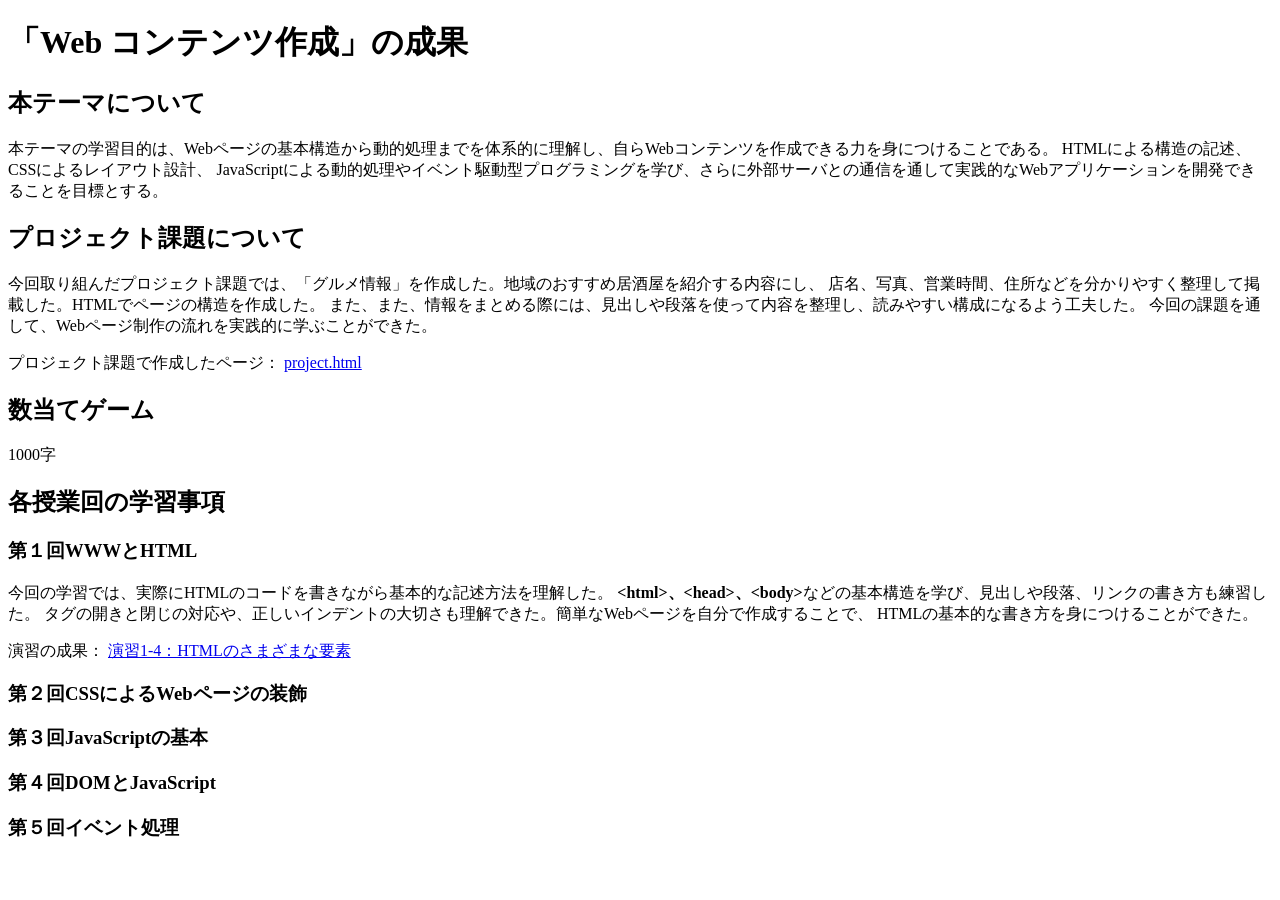
==== index.html @ ef9ffee2 "課題" ====
<!DOCTYPE html>
<html>
  <head>
    <meta charset="utf-8">
    <title>My test page</title>
  </head>
  <body>
    <h1>「Web コンテンツ作成」の成果</h1>
	<h2>本テーマについて</h2>
	<p>
		本テーマの学習目的は、Webページの基本構造から動的処理までを体系的に理解し、自らWebコンテンツを作成できる力を身につけることである。
		HTMLによる構造の記述、CSSによるレイアウト設計、
		JavaScriptによる動的処理やイベント駆動型プログラミングを学び、さらに外部サーバとの通信を通して実践的なWebアプリケーションを開発できることを目標とする。
	</p>
	<h2>プロジェクト課題について</h2>
	<p>
		今回取り組んだプロジェクト課題では、「グルメ情報」を作成した。地域のおすすめ居酒屋を紹介する内容にし、
		店名、写真、営業時間、住所などを分かりやすく整理して掲載した。HTMLでページの構造を作成した。
		また、また、情報をまとめる際には、見出しや段落を使って内容を整理し、読みやすい構成になるよう工夫した。
		今回の課題を通して、Webページ制作の流れを実践的に学ぶことができた。
	</p>
	<p>
		プロジェクト課題で作成したページ：
		<a href="project.html" target="_blank">
			project.html
		</a>
	</p>
	<h2>数当てゲーム</h2>
	<p>
		1000字
	</p>
	<h2>各授業回の学習事項</h2>
	<h3>第１回WWWとHTML</h3>
	<p>
		今回の学習では、実際にHTMLのコードを書きながら基本的な記述方法を理解した。
		<strong>&lt;html&gt;、&lt;head&gt;、&lt;body&gt;</strong>などの基本構造を学び、見出しや段落、リンクの書き方も練習した。
		タグの開きと閉じの対応や、正しいインデントの大切さも理解できた。簡単なWebページを自分で作成することで、
		HTMLの基本的な書き方を身につけることができた。
	</p>
	<p>演習の成果：
		<a = href="practice-html\elements.html"target="_blank">
			演習1-4：HTMLのさまざまな要素
		</a>
	</p>
	<h3>第２回CSSによるWebページの装飾</h3>
	<p>
		
	</p>
	<h3>第３回JavaScriptの基本</h3>
	<p>
		
	</p>
	<h3>第４回DOMとJavaScript</h3>
	<p>
		
	</p>
	<h3>第５回イベント処理</h3>
	<p>
		
	</p>
  </body>
</html>
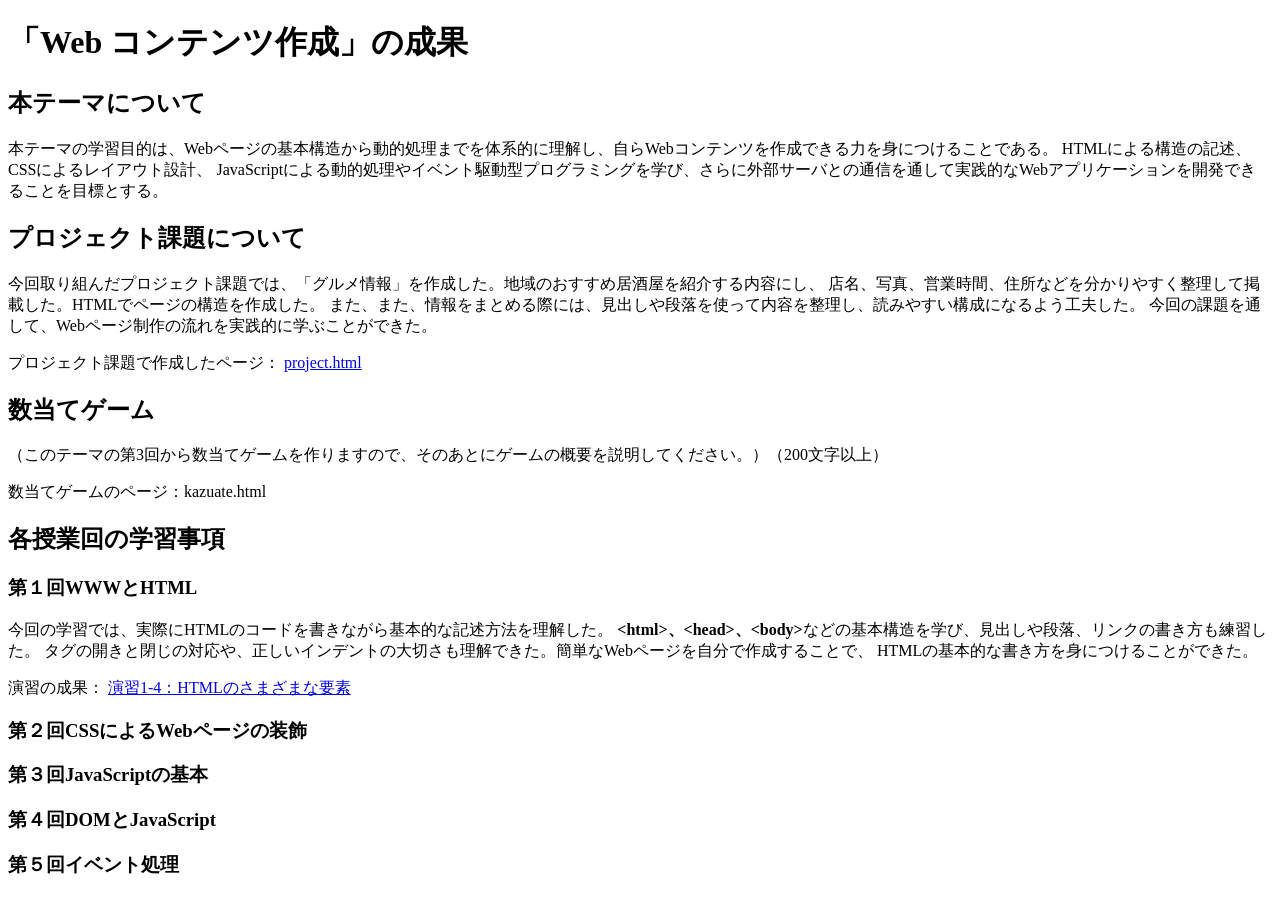
==== commit d14e1b49: "課題" ====
--- a/index.html
+++ b/index.html
@@ -26,9 +26,12 @@
 		</a>
 	</p>
 	<h2>数当てゲーム</h2>
-	<p>
-		1000字
-	</p>
+		<p>
+			（このテーマの第3回から数当てゲームを作りますので、そのあとにゲームの概要を説明してください。）（200文字以上）
+		</p>
+		<p>
+			数当てゲームのページ：kazuate.html
+		</p>
 	<h2>各授業回の学習事項</h2>
 	<h3>第１回WWWとHTML</h3>
 	<p>
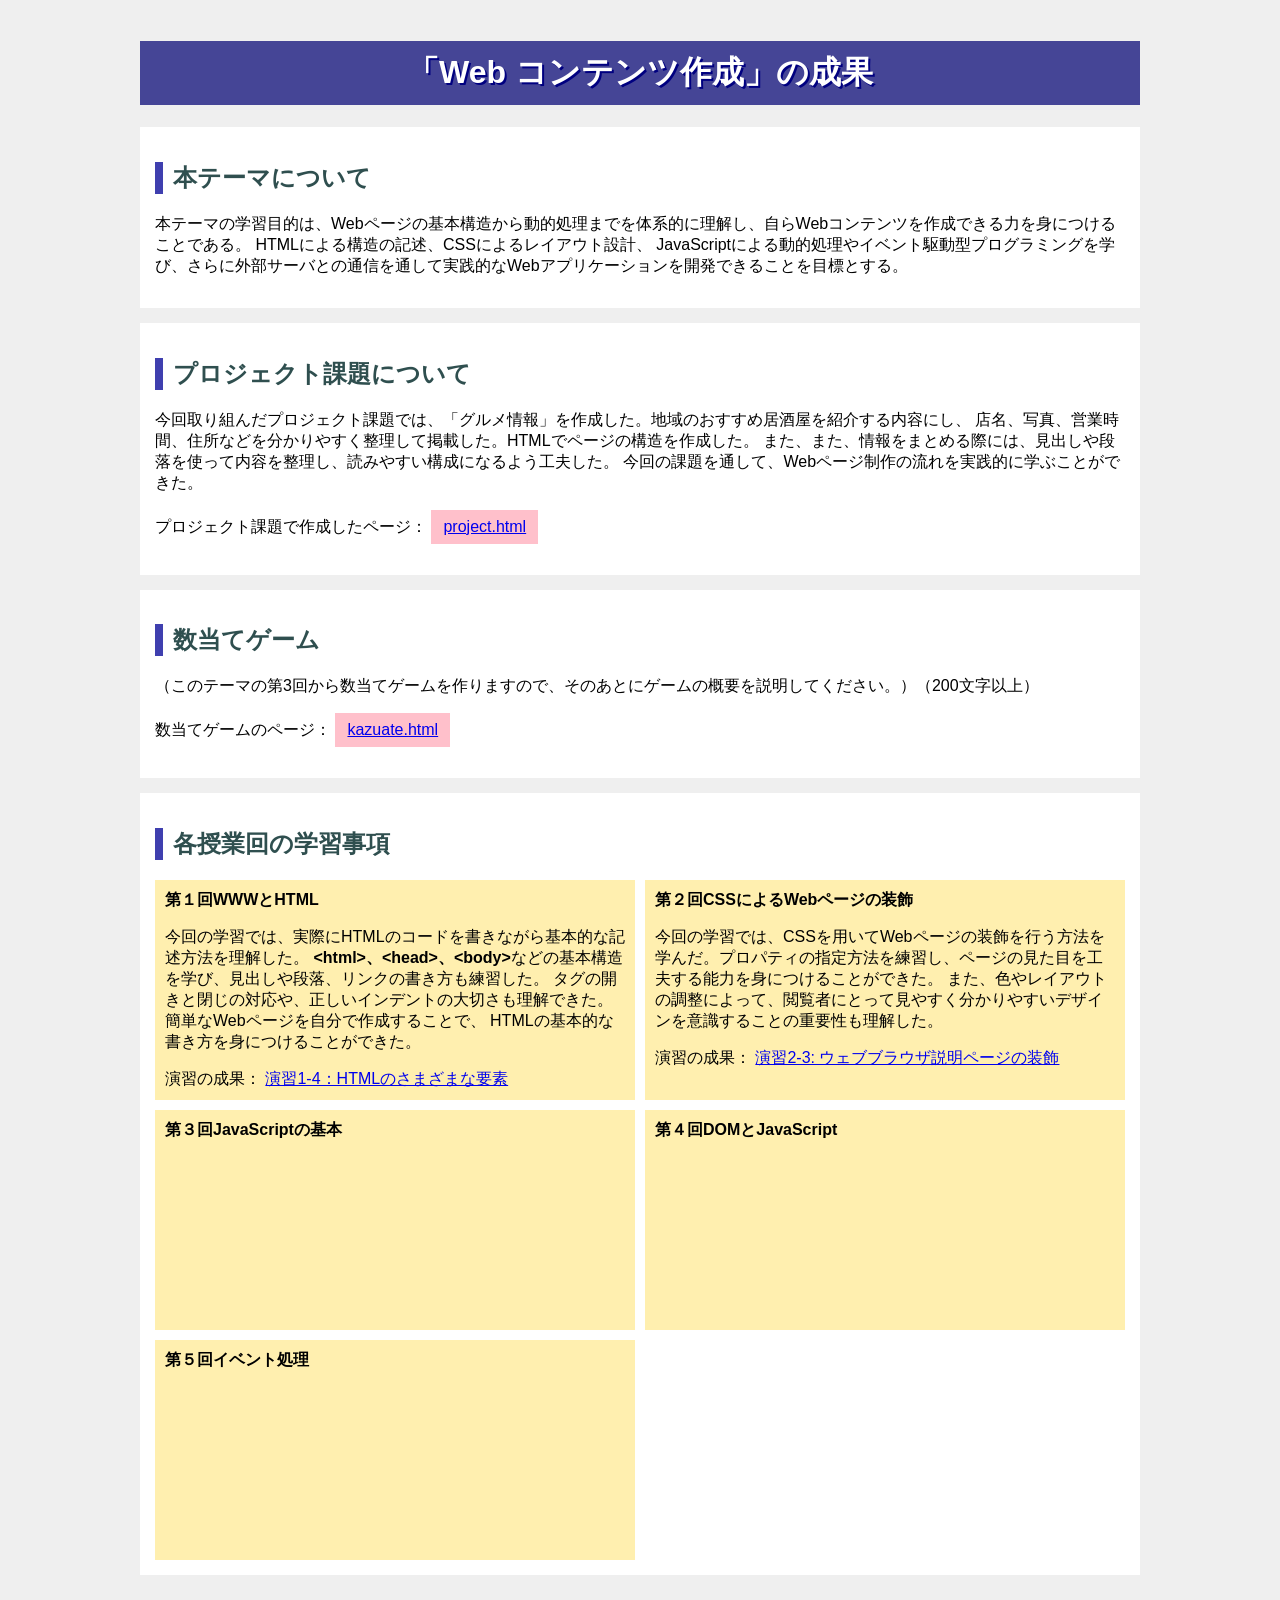
==== commit fda2e734: "17:30" ====
--- a/index.html
+++ b/index.html
@@ -3,63 +3,89 @@
   <head>
     <meta charset="utf-8">
     <title>My test page</title>
+	<link rel="stylesheet" href="style.css">
   </head>
   <body>
     <h1>「Web コンテンツ作成」の成果</h1>
-	<h2>本テーマについて</h2>
-	<p>
-		本テーマの学習目的は、Webページの基本構造から動的処理までを体系的に理解し、自らWebコンテンツを作成できる力を身につけることである。
-		HTMLによる構造の記述、CSSによるレイアウト設計、
-		JavaScriptによる動的処理やイベント駆動型プログラミングを学び、さらに外部サーバとの通信を通して実践的なWebアプリケーションを開発できることを目標とする。
-	</p>
-	<h2>プロジェクト課題について</h2>
-	<p>
-		今回取り組んだプロジェクト課題では、「グルメ情報」を作成した。地域のおすすめ居酒屋を紹介する内容にし、
-		店名、写真、営業時間、住所などを分かりやすく整理して掲載した。HTMLでページの構造を作成した。
-		また、また、情報をまとめる際には、見出しや段落を使って内容を整理し、読みやすい構成になるよう工夫した。
-		今回の課題を通して、Webページ制作の流れを実践的に学ぶことができた。
-	</p>
-	<p>
-		プロジェクト課題で作成したページ：
-		<a href="project.html" target="_blank">
-			project.html
-		</a>
-	</p>
-	<h2>数当てゲーム</h2>
+	<div class="section">
+		<h2>本テーマについて</h2>
+		<p>
+			本テーマの学習目的は、Webページの基本構造から動的処理までを体系的に理解し、自らWebコンテンツを作成できる力を身につけることである。
+			HTMLによる構造の記述、CSSによるレイアウト設計、
+			JavaScriptによる動的処理やイベント駆動型プログラミングを学び、さらに外部サーバとの通信を通して実践的なWebアプリケーションを開発できることを目標とする。
+		</p>
+	</div>
+
+	<div class="section">
+		<h2>プロジェクト課題について</h2>
+		<p>
+			今回取り組んだプロジェクト課題では、「グルメ情報」を作成した。地域のおすすめ居酒屋を紹介する内容にし、
+			店名、写真、営業時間、住所などを分かりやすく整理して掲載した。HTMLでページの構造を作成した。
+			また、また、情報をまとめる際には、見出しや段落を使って内容を整理し、読みやすい構成になるよう工夫した。
+			今回の課題を通して、Webページ制作の流れを実践的に学ぶことができた。
+		</p>
+		<p>
+			プロジェクト課題で作成したページ：
+			<a class="link" href="project.html" target="_blank">
+				project.html
+			</a>
+		</p>
+	</div>
+	<div class="section">
+		<h2>数当てゲーム</h2>
 		<p>
 			（このテーマの第3回から数当てゲームを作りますので、そのあとにゲームの概要を説明してください。）（200文字以上）
 		</p>
 		<p>
-			数当てゲームのページ：kazuate.html
+			数当てゲームのページ：
+			<a class="link" href="kazuate.html" target="_blank">kazuate.html</a>
+			</a>
 		</p>
-	<h2>各授業回の学習事項</h2>
-	<h3>第１回WWWとHTML</h3>
-	<p>
-		今回の学習では、実際にHTMLのコードを書きながら基本的な記述方法を理解した。
-		<strong>&lt;html&gt;、&lt;head&gt;、&lt;body&gt;</strong>などの基本構造を学び、見出しや段落、リンクの書き方も練習した。
-		タグの開きと閉じの対応や、正しいインデントの大切さも理解できた。簡単なWebページを自分で作成することで、
-		HTMLの基本的な書き方を身につけることができた。
-	</p>
-	<p>演習の成果：
-		<a = href="practice-html\elements.html"target="_blank">
-			演習1-4：HTMLのさまざまな要素
-		</a>
-	</p>
-	<h3>第２回CSSによるWebページの装飾</h3>
-	<p>
-		
-	</p>
-	<h3>第３回JavaScriptの基本</h3>
-	<p>
-		
-	</p>
-	<h3>第４回DOMとJavaScript</h3>
-	<p>
-		
-	</p>
-	<h3>第５回イベント処理</h3>
-	<p>
-		
-	</p>
-  </body>
+	</div>
+	<div class="section">
+		<h2>各授業回の学習事項</h2>
+		<div class="grid">
+			<div><strong>第１回WWWとHTML</strong>
+				<p>
+				今回の学習では、実際にHTMLのコードを書きながら基本的な記述方法を理解した。
+				<strong>&lt;html&gt;、&lt;head&gt;、&lt;body&gt;</strong>などの基本構造を学び、見出しや段落、リンクの書き方も練習した。
+				タグの開きと閉じの対応や、正しいインデントの大切さも理解できた。簡単なWebページを自分で作成することで、
+				HTMLの基本的な書き方を身につけることができた。
+				</p>
+				<p>演習の成果：
+				<a href="practice-html\elements.html" target="_blank">
+					演習1-4：HTMLのさまざまな要素
+				</a>
+				</p>
+			</div>
+			<div><strong>第２回CSSによるWebページの装飾</strong>
+				<p>
+					今回の学習では、CSSを用いてWebページの装飾を行う方法を学んだ。プロパティの指定方法を練習し、ページの見た目を工夫する能力を身につけることができた。
+					また、色やレイアウトの調整によって、閲覧者にとって見やすく分かりやすいデザインを意識することの重要性も理解した。
+				</p>
+					<p>演習の成果：
+					<a href="practice-css\browser-intro.html" target="_blank">
+						演習2-3: ウェブブラウザ説明ページの装飾
+					</a>
+				</p>
+				</p>
+			</div>
+			<div><strong>第３回JavaScriptの基本</strong>
+				<p>
+
+				</p>
+			</div>
+			<div><strong>第４回DOMとJavaScript</strong>
+				<p>
+				
+				</p>
+			</div>
+			<div><strong>第５回イベント処理</strong>
+				<p>
+	
+				</p>
+			</div>
+			</div>
+		</div>
+ 	</body>
 </html>
--- a/style.css
+++ b/style.css
@@ -0,0 +1,46 @@
+body{
+    width: 1000px;
+    margin: 0 auto;
+    padding: 20px;
+    background-color: #efefef;
+    font-family: sans-serif;
+}
+
+h1 {
+    color: white;
+    background-color: #454596;
+    text-align: center;
+    padding: 10px;
+    text-shadow: 2px 2px navy;
+}
+
+h2{
+    border-left: solid 8px #3f3faf;
+    padding-left: 10px;
+    color: darkslategray;
+}
+
+.section{
+    background-color: white;
+    padding: 15px;
+    margin-bottom: 15px;
+}
+
+.link {
+    display: inline-block;
+    background-color: pink;
+    padding: 8px 12px;
+    margin-top: auto;
+}
+
+.grid{
+    display: grid;
+    grid-template-columns: 1fr 1fr;
+    gap: 10px;
+}
+
+.grid > div {
+    background-color: #ffefaf;
+    padding: 10px;
+    height: 200px;
+}
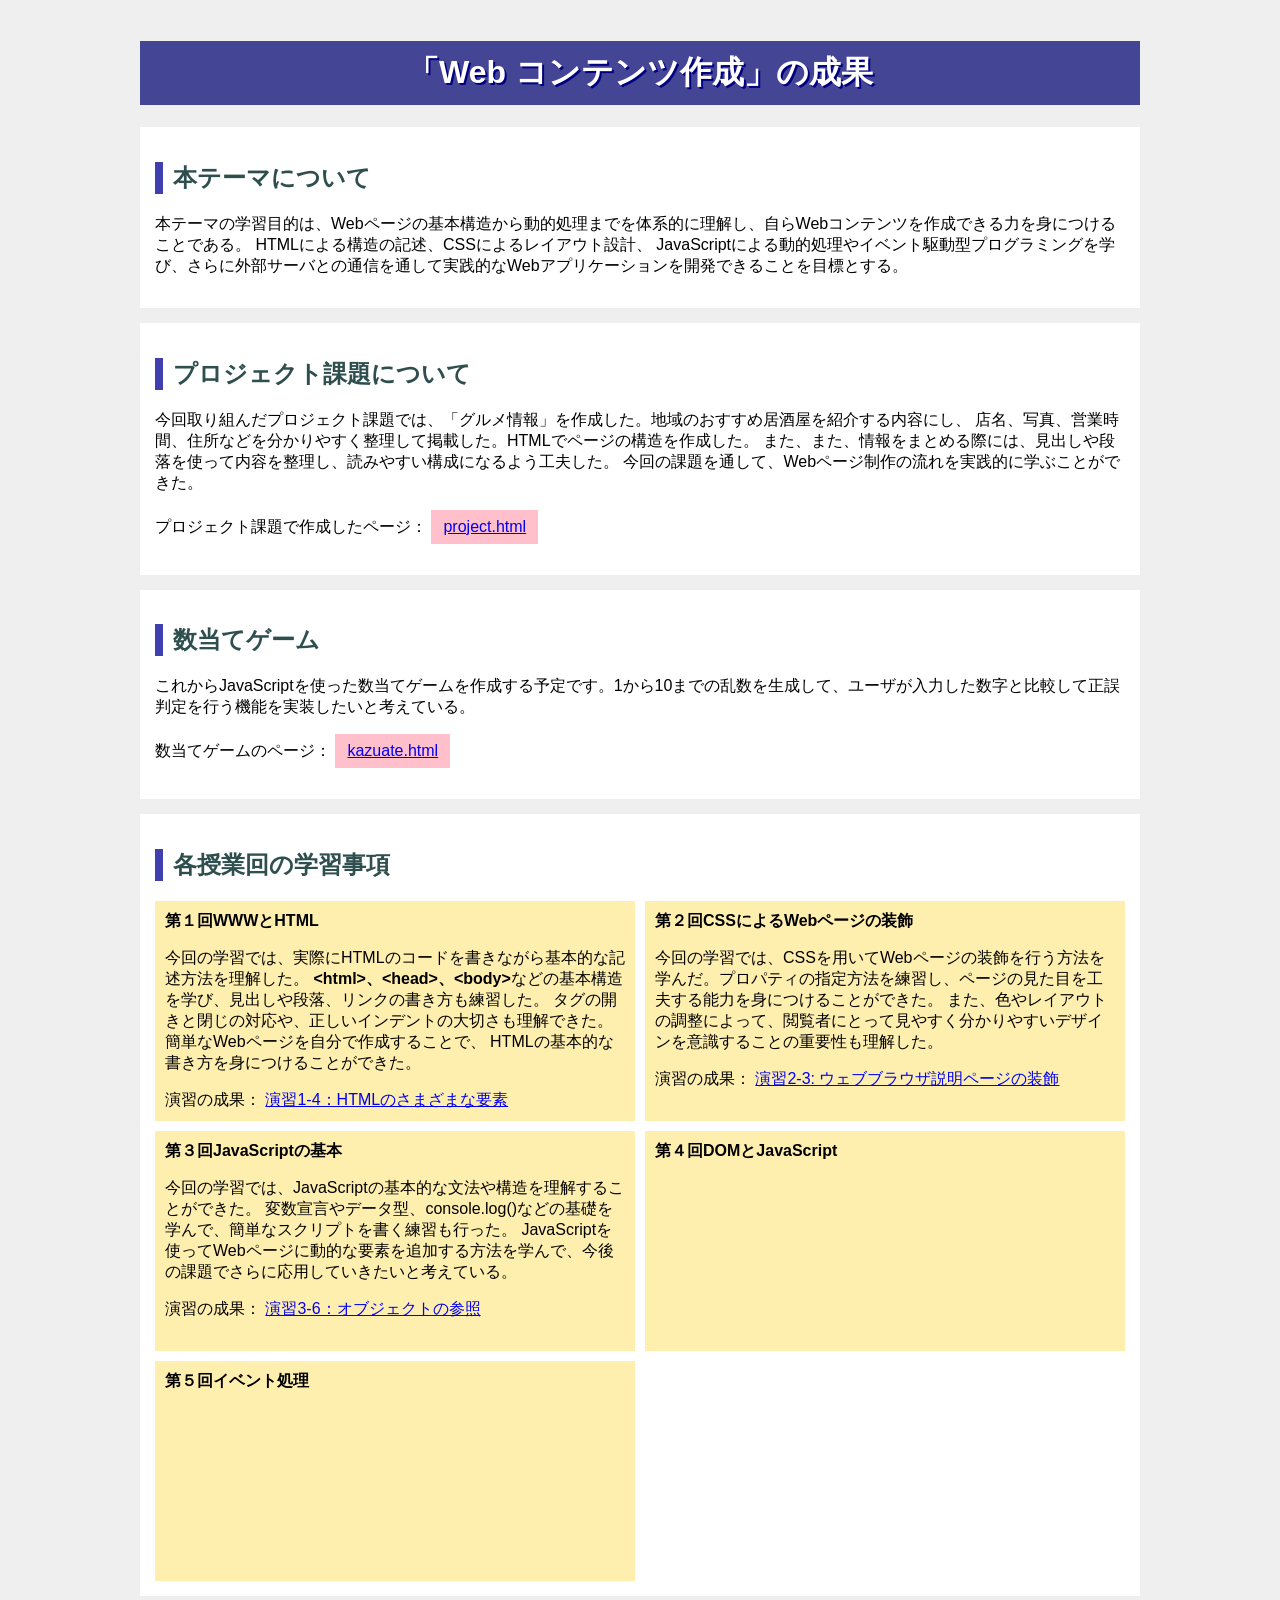
==== commit 1d619f25: "05/07 17：23" ====
--- a/index.html
+++ b/index.html
@@ -34,7 +34,7 @@
 	<div class="section">
 		<h2>数当てゲーム</h2>
 		<p>
-			（このテーマの第3回から数当てゲームを作りますので、そのあとにゲームの概要を説明してください。）（200文字以上）
+			これからJavaScriptを使った数当てゲームを作成する予定です。1から10までの乱数を生成して、ユーザが入力した数字と比較して正誤判定を行う機能を実装したいと考えている。
 		</p>
 		<p>
 			数当てゲームのページ：
@@ -72,7 +72,14 @@
 			</div>
 			<div><strong>第３回JavaScriptの基本</strong>
 				<p>
-
+					今回の学習では、JavaScriptの基本的な文法や構造を理解することができた。
+					変数宣言やデータ型、console.log()などの基礎を学んで、簡単なスクリプトを書く練習も行った。
+					JavaScriptを使ってWebページに動的な要素を追加する方法を学んで、今後の課題でさらに応用していきたいと考えている。
+				</p>
+				<p>演習の成果：
+				<a href="practice-js\obj-practice.html" target="_blank">
+					演習3-6：オブジェクトの参照
+				</a>
 				</p>
 			</div>
 			<div><strong>第４回DOMとJavaScript</strong>
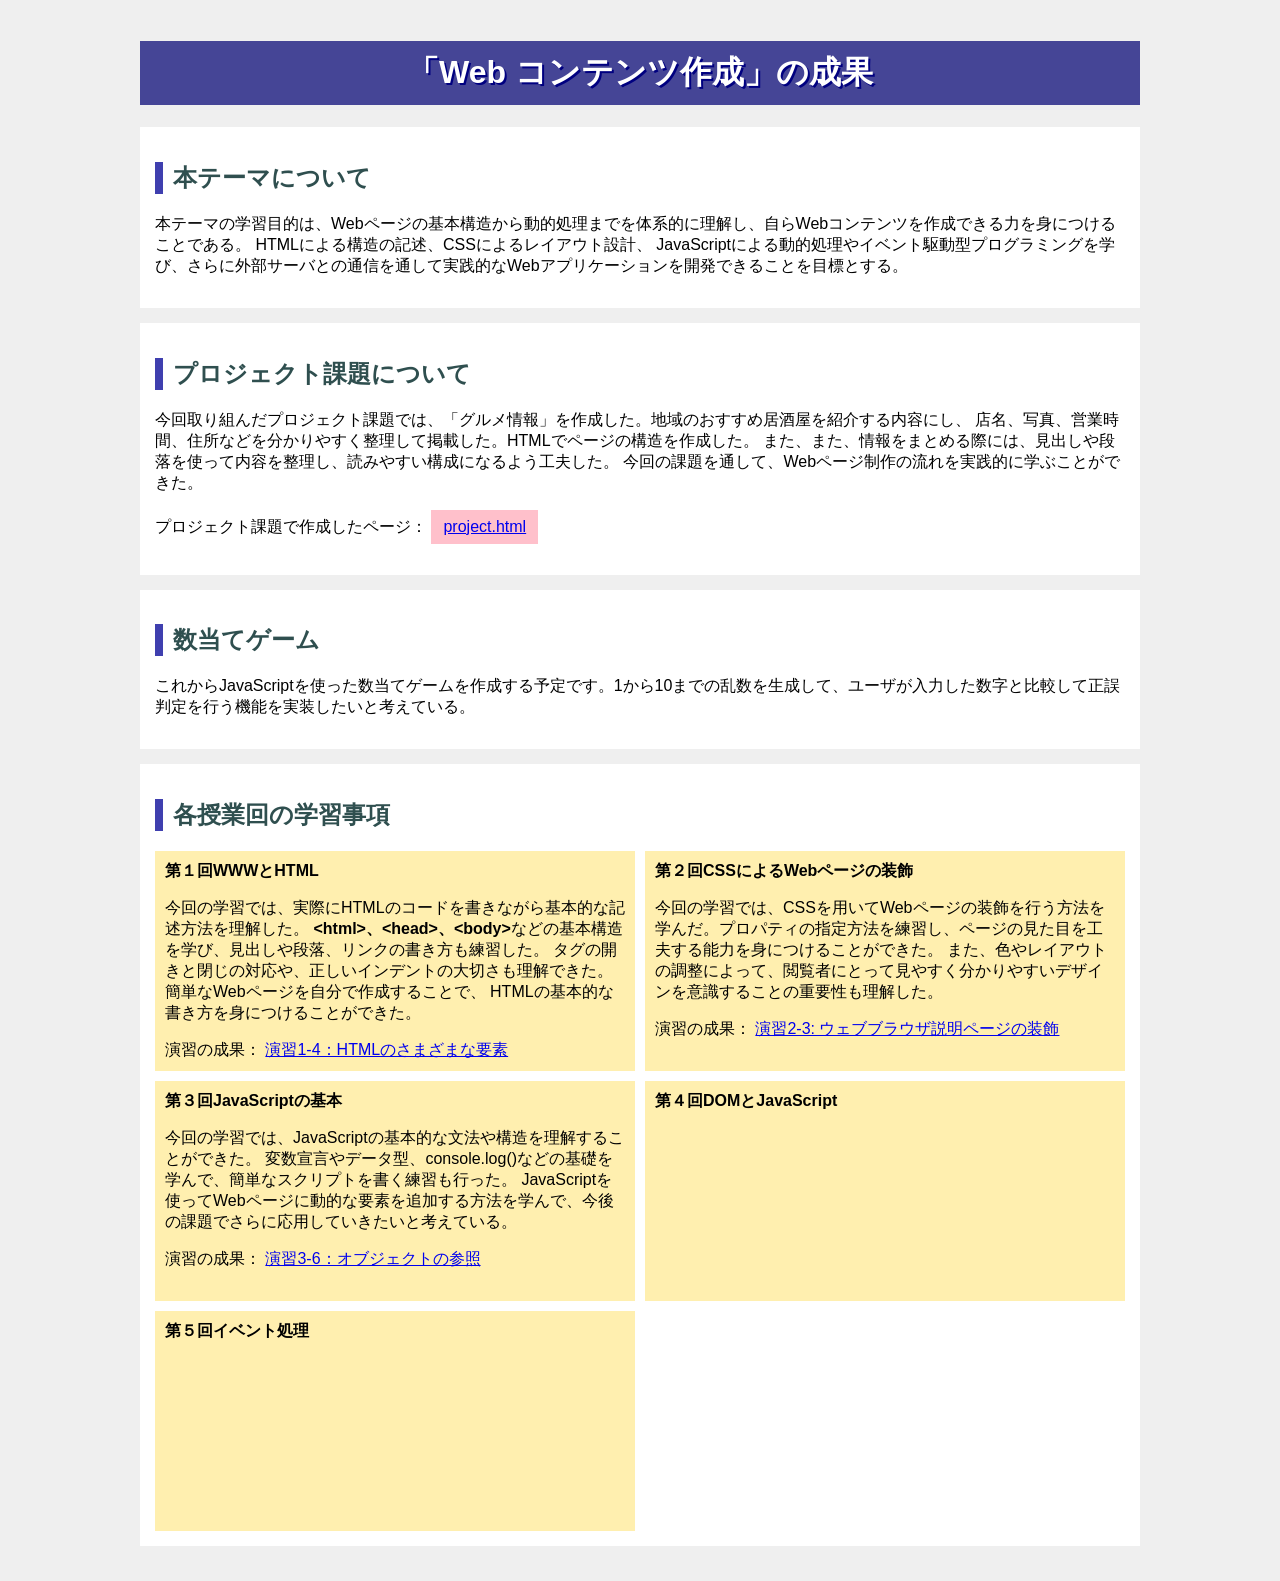
==== commit 743d7dcc: "修正" ====
--- a/index.html
+++ b/index.html
@@ -36,11 +36,11 @@
 		<p>
 			これからJavaScriptを使った数当てゲームを作成する予定です。1から10までの乱数を生成して、ユーザが入力した数字と比較して正誤判定を行う機能を実装したいと考えている。
 		</p>
-		<p>
+		<!-- <p>
 			数当てゲームのページ：
 			<a class="link" href="kazuate.html" target="_blank">kazuate.html</a>
 			</a>
-		</p>
+		</p> -->
 	</div>
 	<div class="section">
 		<h2>各授業回の学習事項</h2>
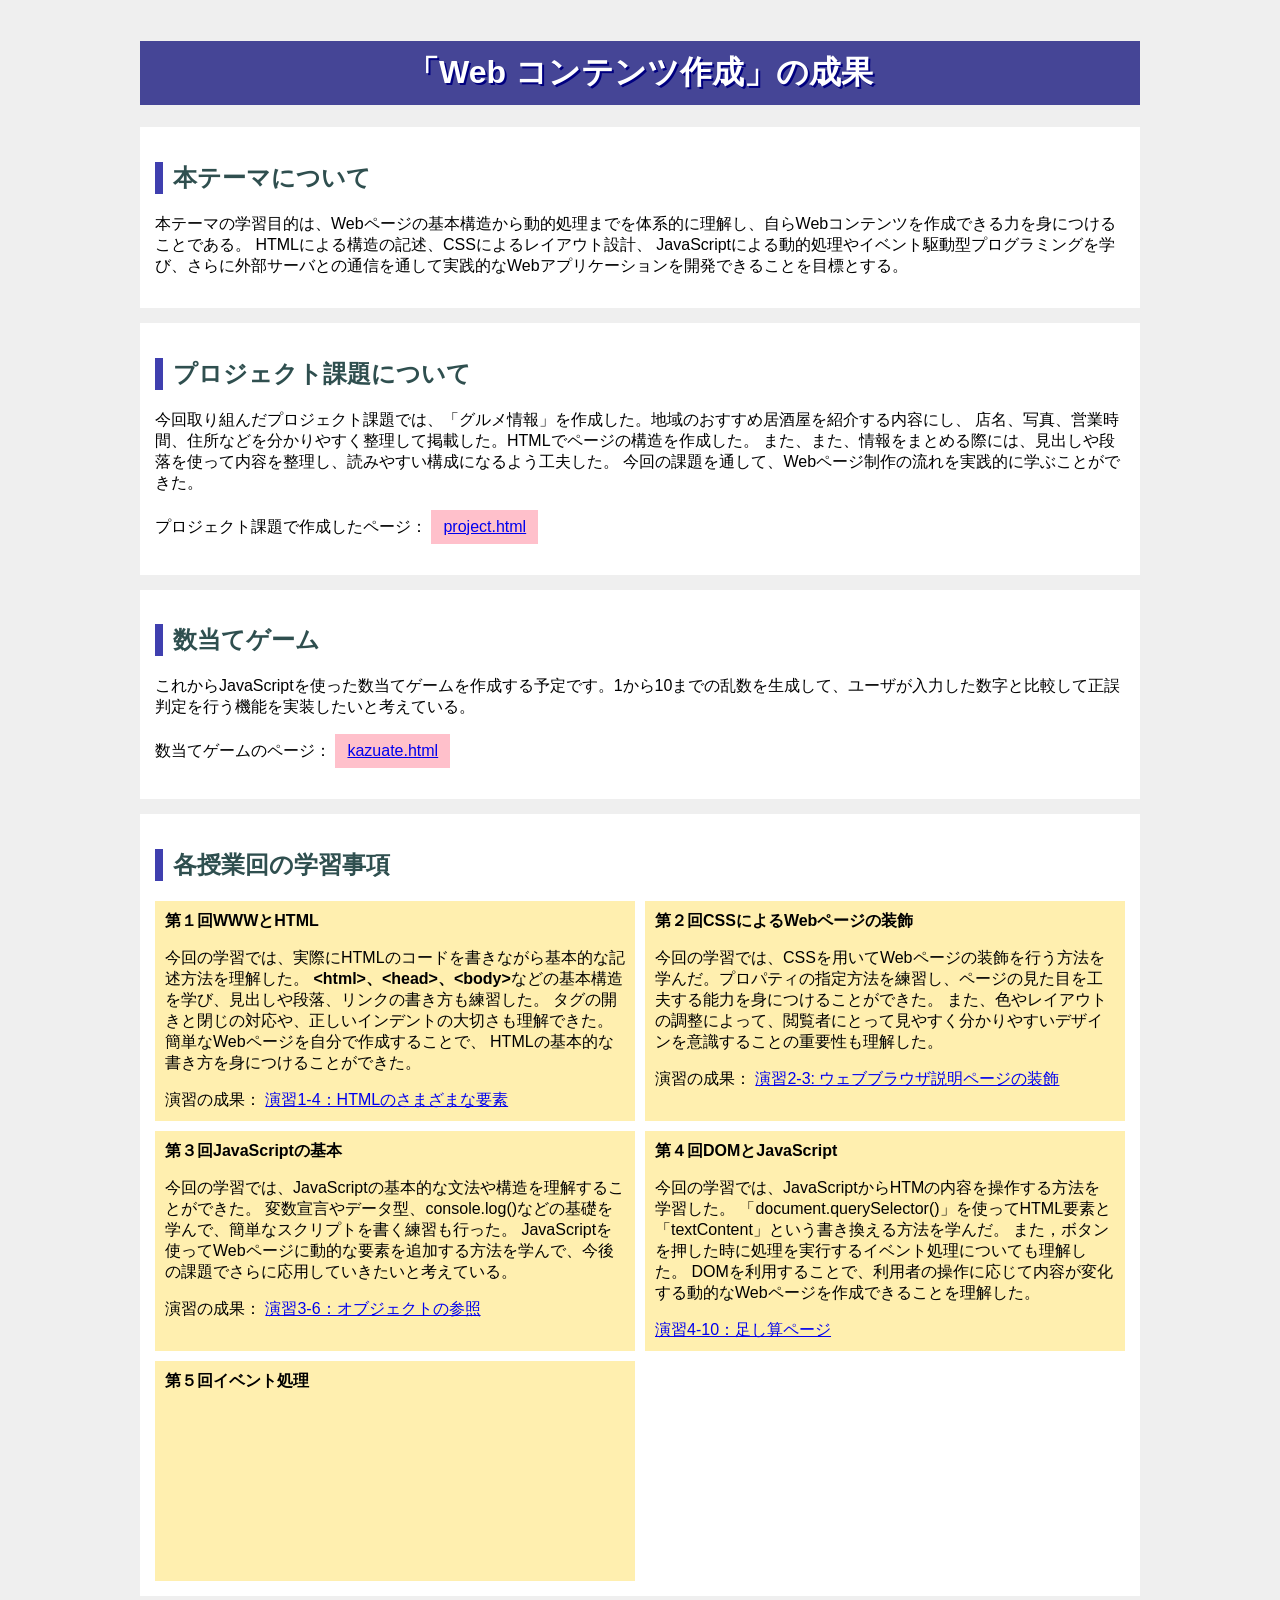
==== commit 0a1fb798: "05/17 22:00" ====
--- a/index.html
+++ b/index.html
@@ -36,11 +36,11 @@
 		<p>
 			これからJavaScriptを使った数当てゲームを作成する予定です。1から10までの乱数を生成して、ユーザが入力した数字と比較して正誤判定を行う機能を実装したいと考えている。
 		</p>
-		<!-- <p>
+		<p>
 			数当てゲームのページ：
 			<a class="link" href="kazuate.html" target="_blank">kazuate.html</a>
 			</a>
-		</p> -->
+		</p>
 	</div>
 	<div class="section">
 		<h2>各授業回の学習事項</h2>
@@ -84,8 +84,14 @@
 			</div>
 			<div><strong>第４回DOMとJavaScript</strong>
 				<p>
-				
+				今回の学習では、JavaScriptからHTMの内容を操作する方法を学習した。
+				「document.querySelector()」を使ってHTML要素と「textContent」という書き換える方法を学んだ。
+				また，ボタンを押した時に処理を実行するイベント処理についても理解した。
+				DOMを利用することで、利用者の操作に応じて内容が変化する動的なWebページを作成できることを理解した。
 				</p>
+				<a href="practice-eventdom\tashizan.html" target="_blank">
+					演習4-10：足し算ページ
+				</a>
 			</div>
 			<div><strong>第５回イベント処理</strong>
 				<p>
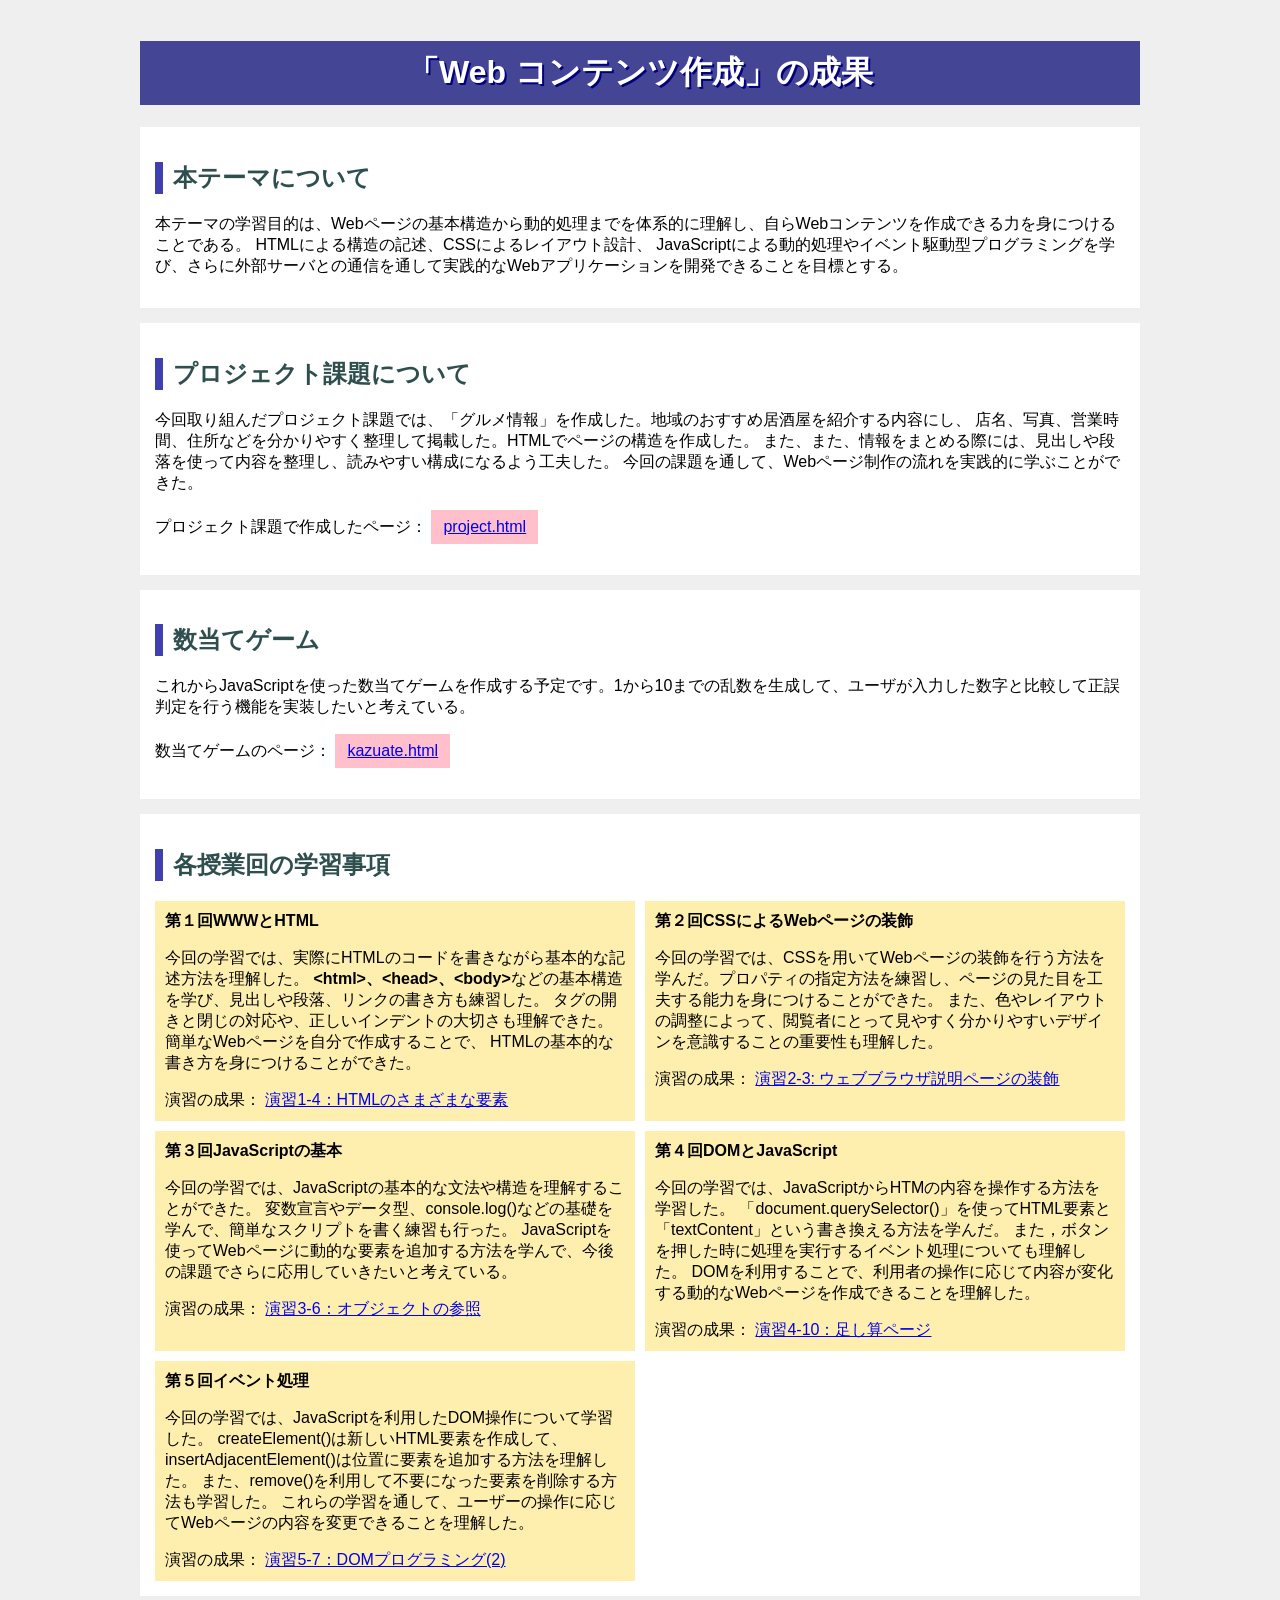
==== commit 8aae48db: "2026/05/26 22:04" ====
--- a/index.html
+++ b/index.html
@@ -89,13 +89,23 @@
 				また，ボタンを押した時に処理を実行するイベント処理についても理解した。
 				DOMを利用することで、利用者の操作に応じて内容が変化する動的なWebページを作成できることを理解した。
 				</p>
+				<p>演習の成果：
 				<a href="practice-eventdom\tashizan.html" target="_blank">
 					演習4-10：足し算ページ
 				</a>
+				</p>
 			</div>
 			<div><strong>第５回イベント処理</strong>
 				<p>
-	
+					今回の学習では、JavaScriptを利用したDOM操作について学習した。
+					createElement()は新しいHTML要素を作成して、insertAdjacentElement()は位置に要素を追加する方法を理解した。
+					また、remove()を利用して不要になった要素を削除する方法も学習した。
+					これらの学習を通して、ユーザーの操作に応じてWebページの内容を変更できることを理解した。
+				</p>
+				<p>演習の成果：
+				<a href="practice-dom2\dom2-intro.html" target="_blank">
+					演習5-7：DOMプログラミング(2)
+				</a>
 				</p>
 			</div>
 			</div>
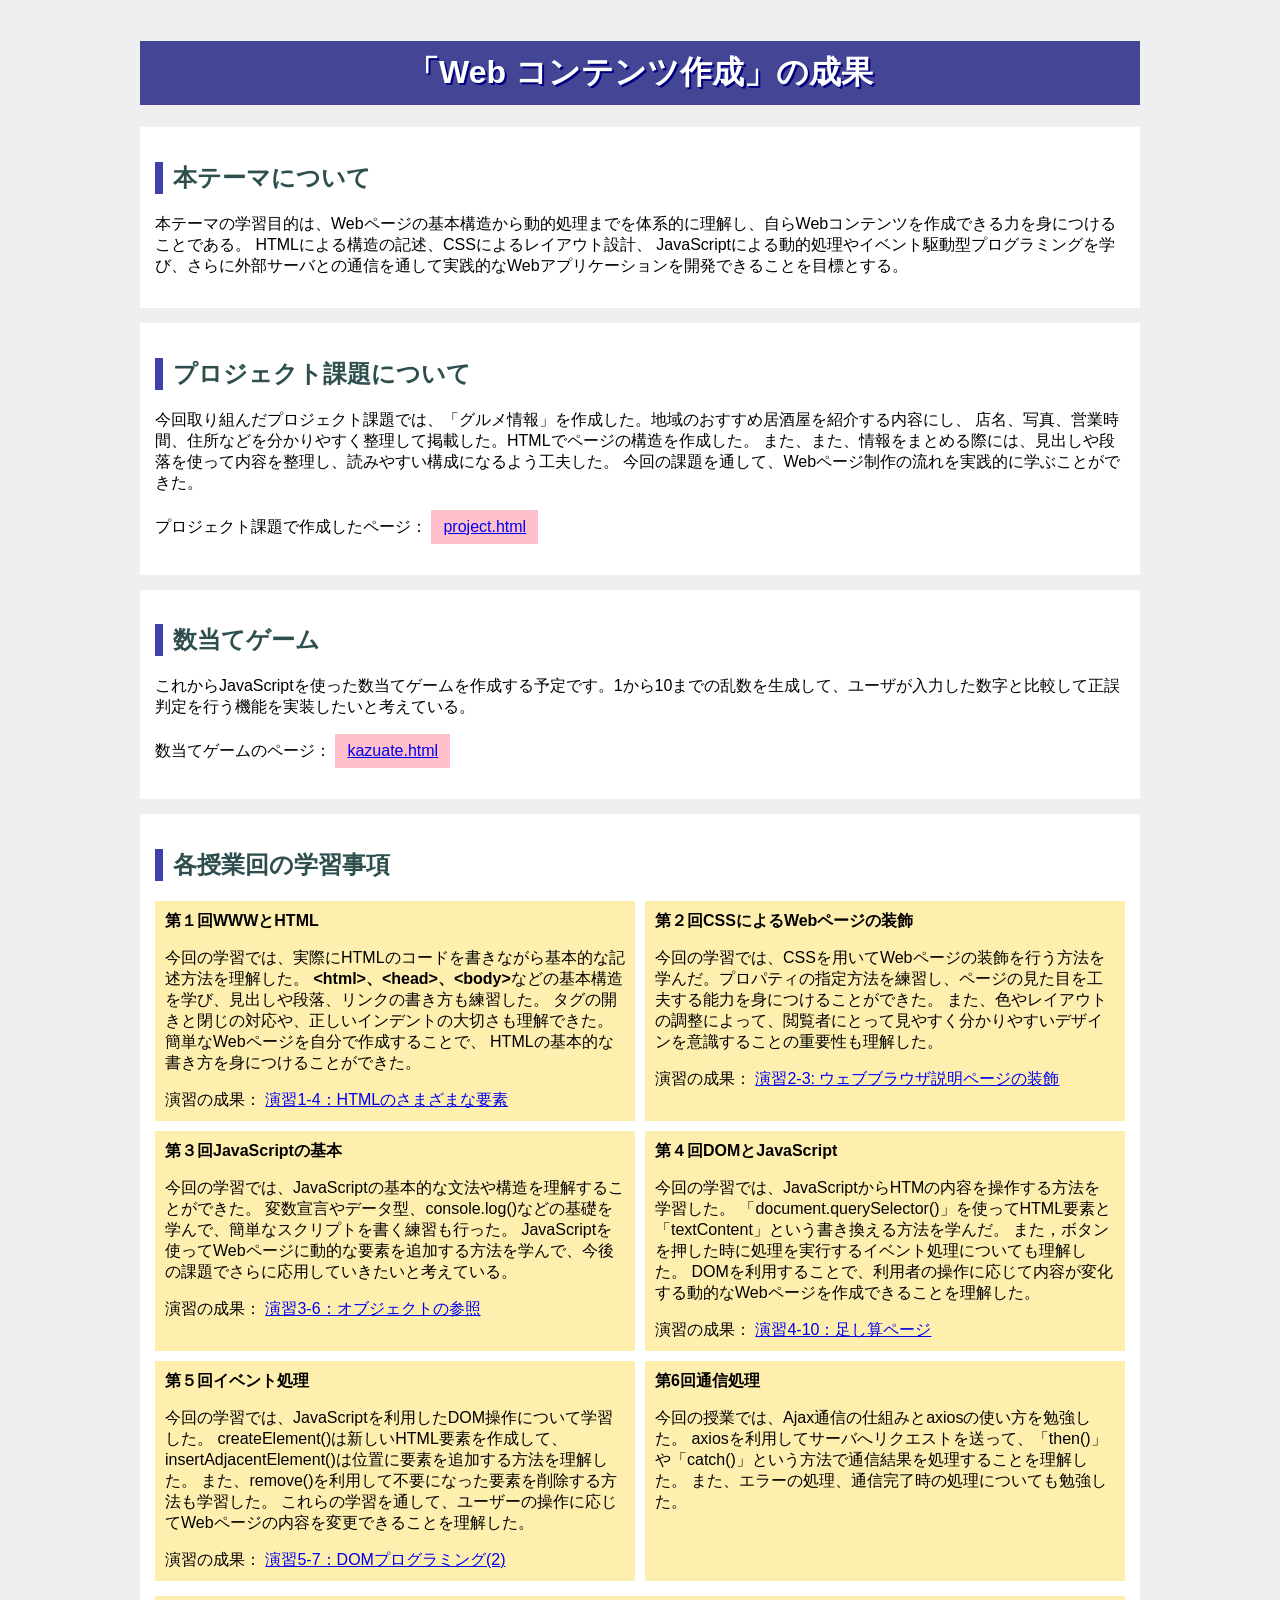
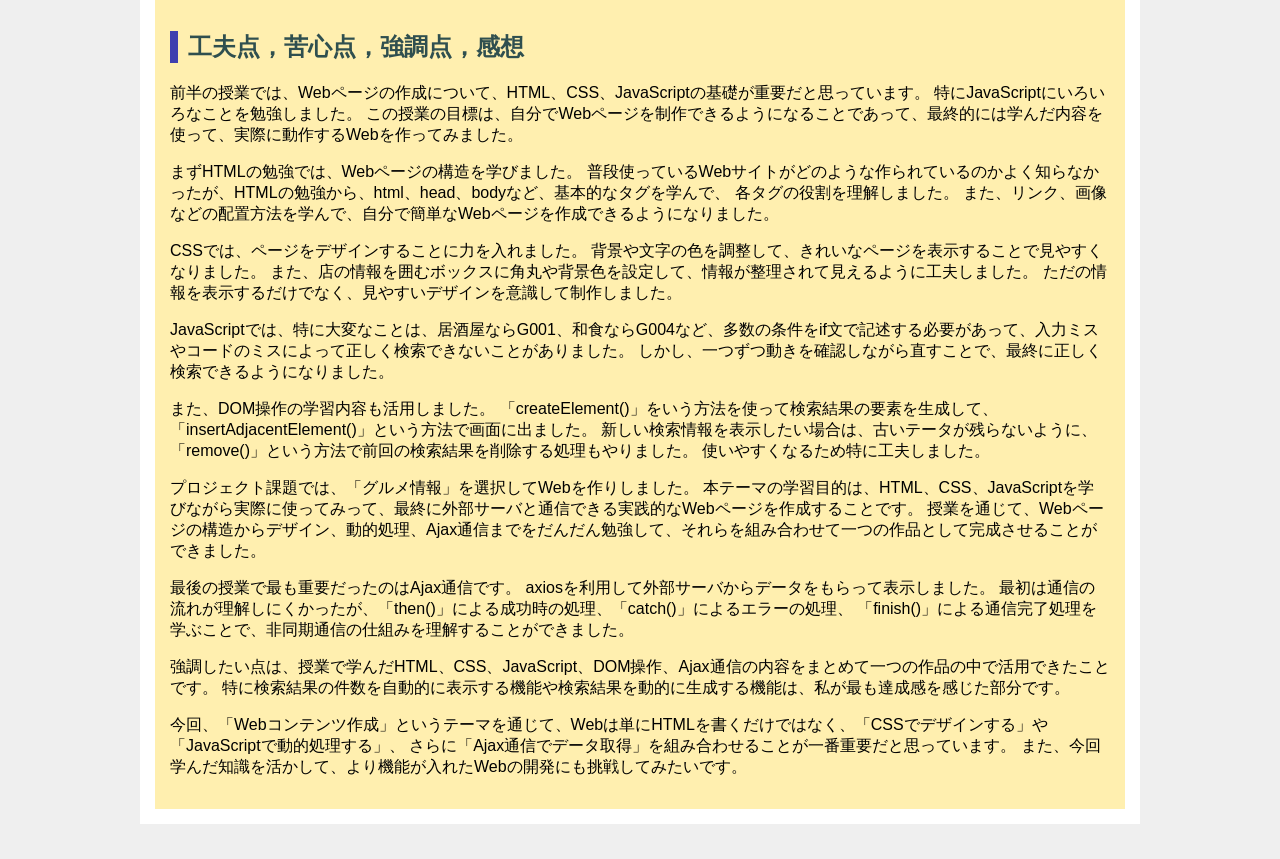
==== commit 30ac5136: "最終課題" ====
--- a/index.html
+++ b/index.html
@@ -108,6 +108,63 @@
 				</a>
 				</p>
 			</div>
+			<div><strong>第6回通信処理</strong>
+				<p>
+					今回の授業では、Ajax通信の仕組みとaxiosの使い方を勉強した。
+					axiosを利用してサーバへリクエストを送って、「then()」や「catch()」という方法で通信結果を処理することを理解した。
+					また、エラーの処理、通信完了時の処理についても勉強した。
+				</p>
+			</div>
+			</div>
+			<div class="sum">
+			<h2>工夫点，苦心点，強調点，感想</h2>
+				<p>
+					前半の授業では、Webページの作成について、HTML、CSS、JavaScriptの基礎が重要だと思っています。
+					特にJavaScriptにいろいろなことを勉強しました。
+					この授業の目標は、自分でWebページを制作できるようになることであって、最終的には学んだ内容を使って、実際に動作するWebを作ってみました。
+				</p>
+				<p>
+					まずHTMLの勉強では、Webページの構造を学びました。
+					普段使っているWebサイトがどのような作られているのかよく知らなかったが、HTMLの勉強から、html、head、bodyなど、基本的なタグを学んで、
+					各タグの役割を理解しました。
+					また、リンク、画像などの配置方法を学んで、自分で簡単なWebページを作成できるようになりました。
+				</p>
+				<p>
+					CSSでは、ページをデザインすることに力を入れました。
+					背景や文字の色を調整して、きれいなページを表示することで見やすくなりました。
+					また、店の情報を囲むボックスに角丸や背景色を設定して、情報が整理されて見えるように工夫しました。
+					ただの情報を表示するだけでなく、見やすいデザインを意識して制作しました。
+				</p>
+				<p>
+					JavaScriptでは、特に大変なことは、居酒屋ならG001、和食ならG004など、多数の条件をif文で記述する必要があって、入力ミスやコードのミスによって正しく検索できないことがありました。
+					しかし、一つずつ動きを確認しながら直すことで、最終に正しく検索できるようになりました。
+				</p>
+				<p>
+					また、DOM操作の学習内容も活用しました。
+					「createElement()」をいう方法を使って検索結果の要素を生成して、「insertAdjacentElement()」という方法で画面に出ました。
+					新しい検索情報を表示したい場合は、古いテータが残らないように、「remove()」という方法で前回の検索結果を削除する処理もやりました。
+					使いやすくなるため特に工夫しました。
+				</p>
+				<p>
+					プロジェクト課題では、「グルメ情報」を選択してWebを作りしました。
+					本テーマの学習目的は、HTML、CSS、JavaScriptを学びながら実際に使ってみって、最終に外部サーバと通信できる実践的なWebページを作成することです。
+					授業を通じて、Webページの構造からデザイン、動的処理、Ajax通信までをだんだん勉強して、それらを組み合わせて一つの作品として完成させることができました。
+				</p>
+				<p>
+					最後の授業で最も重要だったのはAjax通信です。
+					axiosを利用して外部サーバからデータをもらって表示しました。
+					最初は通信の流れが理解しにくかったが、「then()」による成功時の処理、「catch()」によるエラーの処理、
+					「finish()」による通信完了処理を学ぶことで、非同期通信の仕組みを理解することができました。
+				</p>
+				<p>
+					強調したい点は、授業で学んだHTML、CSS、JavaScript、DOM操作、Ajax通信の内容をまとめて一つの作品の中で活用できたことです。
+					特に検索結果の件数を自動的に表示する機能や検索結果を動的に生成する機能は、私が最も達成感を感じた部分です。
+				</p>
+				<p>
+					今回、「Webコンテンツ作成」というテーマを通じて、Webは単にHTMLを書くだけではなく、「CSSでデザインする」や「JavaScriptで動的処理する」、
+					さらに「Ajax通信でデータ取得」を組み合わせることが一番重要だと思っています。
+					また、今回学んだ知識を活かして、より機能が入れたWebの開発にも挑戦してみたいです。
+				</p>
 			</div>
 		</div>
  	</body>
--- a/style.css
+++ b/style.css
@@ -43,4 +43,9 @@
     background-color: #ffefaf;
     padding: 10px;
     height: 200px;
+}
+.sum{
+    background-color: #ffefaf;
+    padding: 15px;
+    margin-top: 15px;
 }
